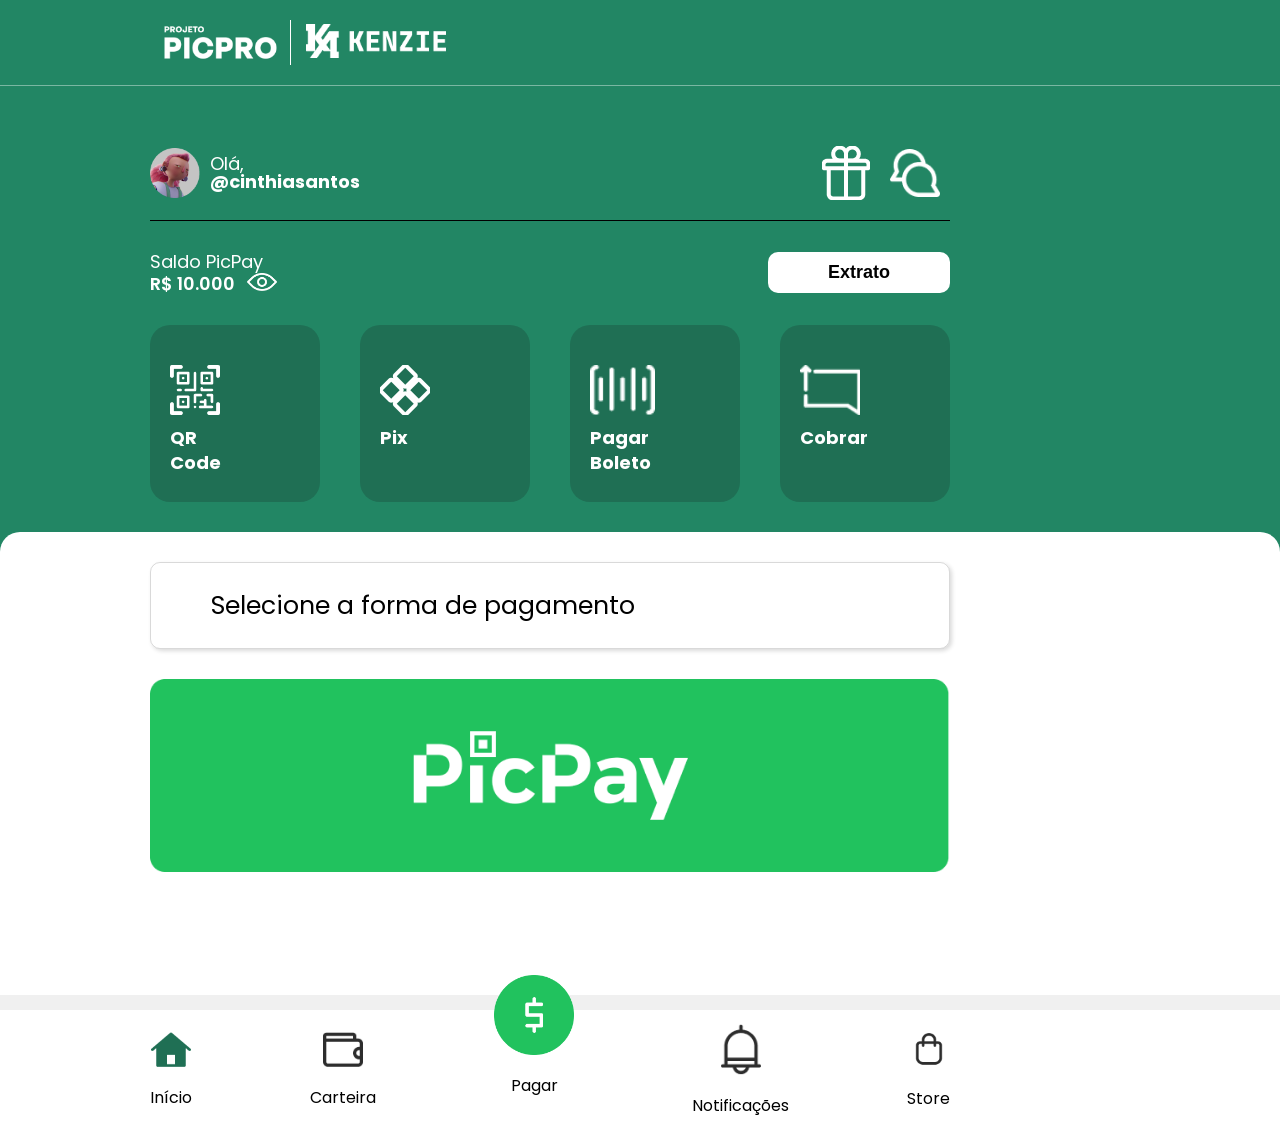
==== index.html @ 5f06678b "Atualização dos códigos" ====
<!DOCTYPE html>
<html lang="pr-br">
  <head>
    <meta charset="UTF-8"/>
    <title>PicPro</title>
    <link rel="preconnect" href="https://fonts.googleapis.com"/>
    <link rel="preconnect" href="https://fonts.gstatic.com" crossorigin/>
    <link
      href="https://fonts.googleapis.com/css2?family=Poppins:wght@1,300&display=swap"
      rel="stylesheet"
    />
    <link rel="stylesheet" type="text/css" href="src/css/reset.css"/>
    <link rel="stylesheet" type="text/css" href="src/css/style.css"/>
  </head>

  <body>
    <header class="cabecalho">
      <div class="container">
        <figure class="cabecalho__logoPicpro">
          <img src="src/img/logo-picpro.png" alt="Logo Picpro"/>
        </figure>
        <figure class="cabecalho__logoKenzie">
          <img src="src/img/logo-kenzie.png" alt="Logo Kenzie"/>
        </figure>
      </div>
    </header>

    <main>
      <section class="secaoDetalhesConta">
        <div class="container">
          <div class="secaoDetalhesConta__sobreUsuario">
            <div class="secaoDetalhesConta__sobreUsuario--nome">
              <img src="src/img/usuario.png" alt="Ícone do usuário"/>
              <p>Olá, <strong>@cinthiasantos</strong></p>
            </div>
            <div class="secaoDetalhesConta__sobreUsuario--icones">
              <img src="src/img/presente.png" alt="Icone Presente"/>
              <img src="src/img/chat.png" alt="Icone Chat"/>
            </div>
          </div>

          <div class="secaoDetalhesConta__sobreSaldo">
            <div>
              <p>Saldo PicPay</p>
              <div class="secaoDetalhesConta__sobreSaldo--valor">
                <p>R$ 10.000</p>
                <img src="src/img/visualizar.png" alt="Icone Visualizar"/>
              </div>
            </div>
            <button id="btnExtrato">Extrato</button>
          </div>

          <ul class="secaoDetalhesConta__opcoesTransacoes">
            <li
              class="secaoDetalhesConta__itemTransacao secaoDetalhesConta__itemTransacao--qrCode"
              id="1"
            >
              <figure>
                <img src="src/img/qrcode.png" alt="Ícone QR Code"/>
              </figure>
              <p>QR Code</p>
            </li>
            <li
              class="secaoDetalhesConta__itemTransacao secaoDetalhesConta__itemTransacao--pix"
              id="2"
            >
              <figure>
                <img src="src/img/pix.png" alt="Ícone Pix"/>
              </figure>

              <p>Pix</p>
            </li>
            <li
              class="secaoDetalhesConta__itemTransacao secaoDetalhesConta__itemTransacao--boleto"
              id="3"
            >
              <figure>
                <img src="src/img/codigo.png" alt="Ícone boleto"/>
              </figure>
              <p>Pagar Boleto</p>
            </li>
            <li
              class="secaoDetalhesConta__itemTransacao secaoDetalhesConta__itemTransacao--cobrar"
              id="4"
            >
              <figure>
                <img src="src/img/cobrar-icon.png" alt="Ícone cobrar"/>
              </figure>
              <p>Cobrar</p>
            </li>
          </ul>
        </div>
      </section>

      <section class="secaoTransacao">
        <!-- div geral -->
        <div class="container">
          <!-- div selecione forma de agamento -->
          <div class="secaoTransacao__avisoSelecao mostrar">
            <p>Selecione a forma de pagamento</p>
            <img src="src/img/banner.png" alt="Banner do picpay"/>
          </div>

          <!-- div do qrcode -->
          <div data-id="1" class="secaoTransacao__qrCode">
            <img src="src/img/qrcode-imagem.png" alt="Imagem QR Code"/>
            <p>@cinthiasantos</p>
            <button>Cobre um amigo</button>
            <a href="">Compartilhar meu código</a>
          </div>

          <!-- div do pix -->
          <div data-id="2" class="secaoTransacao__pix">
            <img src="src/img/pix-logo.png" alt="Logo pix"/>
            <div class="secaoTransacao__boxOpcao">
              <img src="src/img/pix1.png" alt="Ícone opção pix"/>
              <p>Envie por CPF/CNPJ, telefone, e-mail ou chave aleatória</p>
            </div>
            <div class="secaoTransacao__boxOpcao">
              <img src="src/img/pix2.png" alt="Ícone opção pix"/>
              <p>Insira um código Pix Copia e Cola para enviar um pagamento</p>
            </div>
          </div>

          <!-- div do boleto -->
          <div data-id="3" class="secaoTransacao__boleto">
            <img src="src/img/boleto.png" alt="Imagem boleto"/>
            <h2>Pagar com código de barras</h2>
            <p>
              Você pode parcelar em até 12x no cartão ou usar seu saldo em
              carteira pra pagar à vista.
            </p>
            <input type="text" placeholder="Insira o código de barras"/>
          </div>

          <!-- div de cobrar -->
          <div data-id="4" class="secaoTransacao__cobrar">
            <img src="src/img/cobrar.png" alt="Ícone cobrar"/>
            <h2>Cobrar</h2>
            <p>Divida a conta com os amigos de forma fácil!</p>
            <div class="secaoTransacao__boxOpcao">
              <img src="src/img/picpay-icon.png" alt="Ícone picpay"/>
              <p>
                <strong>Amigos do PicPay</strong> Divida e acompanhe um gasto
                com pessoas por aqui
              </p>
            </div>
          </div>
        </div>
      </section>

      <!-- rodapé -->
      <footer class="rodape">
        <div class="container">
          <ul class="rodape__menuPrincipal">
            <li class="rodape__menuItem">
              <a href="#">
                <img src="src/img/inicio.png" alt="Ícone início"/>
                <p>Início</p>
              </a>
            </li>
            <li class="rodape__menuItem">
              <a href="#">
                <img
                  src="src/img/carteira-icon.png"
                  alt="Ícone carteira"
                />
                <p>Carteira</p>
              </a>
            </li>
            <li class="rodape__menuItem rodape__menuItem--pagar">
              <a href="#">
                <img src="src/img/pagar.png" alt="Ícone pagar"/>
                <p>Pagar</p>
              </a>
            </li>
            <li class="rodape__menuItem">
              <a href="#">
                <img
                  src="src/img/notificacao.png"
                  alt="Ícone notificacao"
                />
                <p>Notificações</p>
              </a>
            </li>
            <li class="rodape__menuItem">
              <a href="#">
                <img src="src/img/bolsa.png" alt="Ícone bolsa"/>
                <p>Store</p>
              </a>
            </li>
          </ul>
        </div>
      </footer>
    </main>

    <script src="src/js/script.js"></script>
  </body>
</html>
---- src/css/style.css ----
body {
  background-color: #228664;
  font-family: "Poppins", sans-serif;
}
.container {
  width: 100%;
  max-width: 800px;
  margin: 0 150px;
}

.cabecalho {
  padding: 20px 0;
  border-bottom: 1px solid rgba(255, 255, 255, 0.4);
}

.cabecalho .container {
  display: flex;
  align-items: center;
}

.cabecalho figure img {
  width: 100%;
  max-width: 140px;
}

.cabecalho .cabecalho__logoPicpro {
  border-right: 1px solid #fff;
  margin-right: 15px;
}

.secaoDetalhesConta {
  color: #fff;
  padding: 60px 0 30px;
}

.secaoDetalhesConta__sobreUsuario {
  display: flex;
  align-items: center;
  margin-bottom: 20px;
  justify-content: space-between;
}
.secaoDetalhesConta__sobreUsuario--nome,
.secaoDetalhesConta__sobreUsuario--icones {
  display: flex;
  align-items: center;
}
.secaoDetalhesConta__sobreUsuario--icones img {
  margin: 0 10px;
}

.secaoDetalhesConta__sobreUsuario p {
  font-size: 18px;
  margin-left: 10px;
}
.secaoDetalhesConta__sobreUsuario img {
  width: 100%;
  max-width: 50px;
}

.secaoDetalhesConta__sobreUsuario p strong {
  display: block;
  font-weight: bold;
}

.secaoDetalhesConta__sobreSaldo {
  border-top: 1px solid #000;
  display: flex;
  justify-content: space-between;
  padding: 30px 0;
  align-items: center;
}
.secaoDetalhesConta__sobreSaldo--valor {
  display: flex;
}

.secaoDetalhesConta__sobreSaldo p {
  font-size: 18px;
  line-height: 22px;
}

.secaoDetalhesConta__sobreSaldo--valor p {
  font-weight: 600;
}

.secaoDetalhesConta__sobreSaldo--valor img {
  display: block;
  height: 18px;
  width: 30px;
  margin-left: 12px;
}

.secaoDetalhesConta__sobreSaldo button {
  background-color: #fff;
  border: none;
  font-weight: bold;
  font-size: 18px;
  padding: 10px 60px;
  border-radius: 10px;
  cursor: pointer;
}

.secaoDetalhesConta__opcoesTransacoes {
  display: flex;
  justify-content: space-between;
}

.secaoDetalhesConta__opcoesTransacoes li {
  background-color: #1f6f54;
  width: 170px;
  height: 177px;
  border-radius: 20px;
  padding: 40px 20px;
  cursor: pointer;
}

.secaoDetalhesConta__opcoesTransacoes li img {
  width: 100%;
  max-width: 40px;
}

.secaoDetalhesConta__opcoesTransacoes li p {
  font-weight: bold;
  font-size: 18px;
  margin-top: 10px;
  line-height: 25px;
  width: 80px;
}

.secaoTransacao {
  background-color: #fff;
  border-radius: 20px 20px 0 0;
  border-bottom: 15px solid #f0f0f0;
  padding: 30px 0;
  min-height: 450px;
}
.secaoTransacao .container div {
  display: none;
}

.secaoTransacao .container div.mostrar {
  display: block;
}

.secaoTransacao__avisoSelecao p {
  font-size: 25px;
  box-shadow: 2px 2px 4px rgba(0, 0, 0, 0.15);
  padding: 30px 60px;
  border-radius: 10px;
  border: 1px solid rgba(0, 0, 0, 0.15);
}

.secaoTransacao__avisoSelecao img {
  margin: 30px 0 90px;
  width: 100%;
}

.secaoTransacao__qrCode {
  text-align: center;
}
.secaoTransacao__qrCode img {
  max-width: 180px;
}

.secaoTransacao__qrCode p {
  font-size: 18px;
  font-weight: bold;
  margin: 20px 0;
}

.secaoTransacao__qrCode button {
  background-color: #4a8864;
  border: none;
  color: #fff;
  font-size: 18px;
  font-weight: bold;
  border-radius: 10px;
  margin: 50px 0 20px;
  padding: 15px 150px;
  cursor: pointer;
}

.secaoTransacao__qrCode a {
  display: block;
  color: #000;
  font-weight: bold;
}

.secaoTransacao__pix img {
  width: 100%;
  max-width: 150px;
}
.secaoTransacao__boxOpcao {
  display: flex;
  align-items: center;
  border: 1px solid #d2d2d2;
  max-width: 500px;
  padding: 14px 10px;
  border-radius: 10px;
  box-shadow: 2px 2px 4px rgba(0, 0, 0, 0.15);
  margin: 20px 0;
}
.secaoTransacao__boxOpcao img {
  width: 100%;
  max-width: 80px;
  margin-right: 10px;
}
.secaoTransacao__boxOpcao p {
  font-size: 16px;
  line-height: 20px;
}

.secaoTransacao__boleto {
}

.secaoTransacao__boleto img {
  width: 100%;
  max-width: 80px;
}

.secaoTransacao__boleto h2 {
  font-size: 20px;
  font-weight: 600;
}
.secaoTransacao__boleto p {
  font-size: 18px;
  max-width: 500px;
  margin: 20px 0;
}

.secaoTransacao__boleto input {
  width: 100%;
  background-color: #f4f4f4;
  font-size: 16px;
  height: 50px;
  padding: 0 80px;
  border-radius: 10px;
  border: 1px solid #d2d2d2;
  color: #000;
  box-sizing: border-box;
}

.secaoTransacao__cobrar {
}
.secaoTransacao__cobrar img {
  width: 100%;
  max-width: 80px;
}

.secaoTransacao__cobrar h2 {
  font-size: 20px;
  font-weight: 600;
}

.secaoTransacao__cobrar p {
  font-size: 18px;
  max-width: 500px;
  margin: 20px 0;
}

.secaoTransacao__cobrar .secaoTransacao__boxOpcao p {
  margin-left: 10px;
}

.rodape {
  background-color: #fff;
}

.rodape__menuPrincipal {
  display: flex;
  justify-content: space-between;
  align-items: center;
}

.rodape__menuPrincipal li {
  text-align: center;
}

.rodape__menuPrincipal li a {
  color: #000;
  text-decoration: none;
}
.rodape__menuPrincipal li a img {
  width: 100%;
  max-width: 40px;
}
.rodape__menuPrincipal li a p {
  margin-top: 20px;
}

.rodape__menuItem--pagar {
  transform: translateY(-35px);
}

.rodape__menuPrincipal .rodape__menuItem--pagar a img {
  max-width: 80px;
}

/* Desafio Hover */
.secaoDetalhesConta__itemTransacao:hover {
  background-color: #fff;
  color: #228664;
}
.secaoDetalhesConta__itemTransacao figure {
  background-repeat: no-repeat;
  background-size: cover;
  display: block;
  height: 50px;
  width: 50px;
}

.secaoDetalhesConta__itemTransacao--qrCode figure {
  background-image: url("../img/qrcode.png");
  background-repeat: no-repeat;
  background-size: cover;
  display: block;
  height: 50px;
  width: 50px;
}
.secaoDetalhesConta__itemTransacao--pix figure {
  background-image: url("../img/pix.png");
}
.secaoDetalhesConta__itemTransacao--boleto figure {
  background-image: url("../img/codigo.png");
  width: 100%;
  max-width: 65px;
}
.secaoDetalhesConta__itemTransacao--cobrar figure {
  background-image: url("../img/cobrar-icon.png");
  width: 100%;
  max-width: 60px;
}
/* EFEITO HOVERS */
.secaoDetalhesConta__itemTransacao--qrCode:hover figure {
  background-image: url("../img/qrcode-verde.png");
}
.secaoDetalhesConta__itemTransacao--pix:hover figure {
  background-image: url("../img/pix-verde.png");
}
.secaoDetalhesConta__itemTransacao--boleto:hover figure {
  background-image: url("../img/boleto-verde.png");
}
.secaoDetalhesConta__itemTransacao--cobrar:hover figure {
  background-image: url("../img/cobrar-verde.png");
}

.secaoDetalhesConta__itemTransacao figure img {
  width: 100%;
  max-width: 25px;
  height: 20px;
  opacity: 0;
}
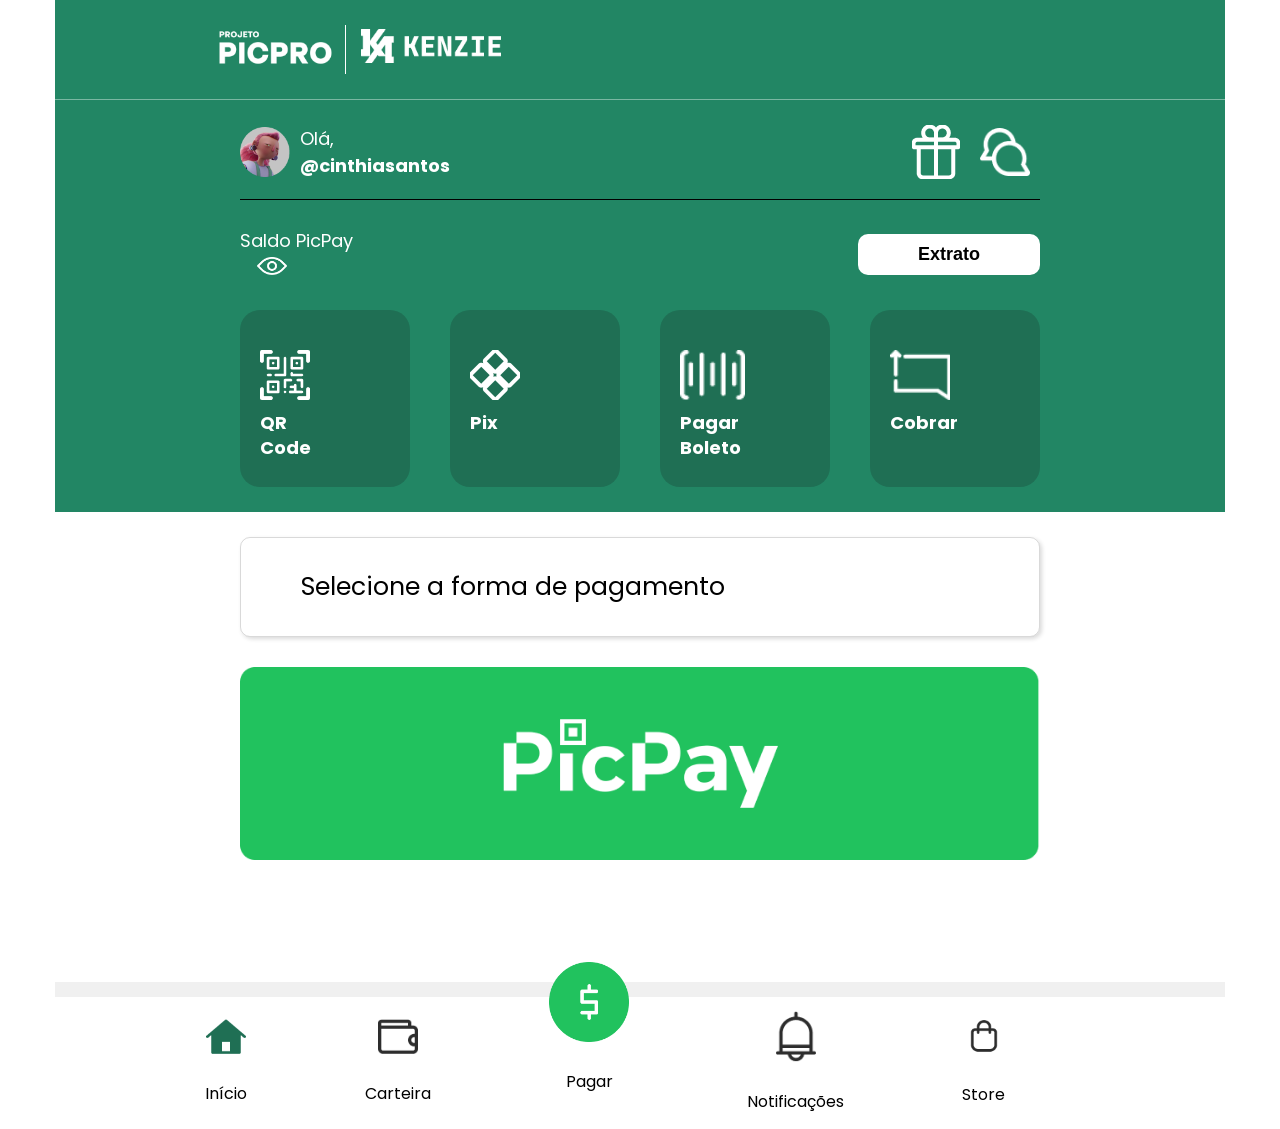
==== commit 3be9a5b4: "Ocutando e mostrando valor da conta" ====
--- a/index.html
+++ b/index.html
@@ -43,8 +43,13 @@
             <div>
               <p>Saldo PicPay</p>
               <div class="secaoDetalhesConta__sobreSaldo--valor">
+                <input type="checkbox" id="alternar-1">
+              <div id="mostra">
                 <p>R$ 10.000</p>
+              </div>
+              <label for="alternar-1">
                 <img src="src/img/visualizar.png" alt="Icone Visualizar"/>
+              </label>
               </div>
             </div>
             <button id="btnExtrato">Extrato</button>
--- a/src/css/style.css
+++ b/src/css/style.css
@@ -1,7 +1,7 @@
 body {
-  background-color: #228664;
   font-family: "Poppins", sans-serif;
 }
+
 .container {
   width: 100%;
   max-width: 800px;
@@ -9,7 +9,13 @@
 }
 
 .cabecalho {
-  padding: 20px 0;
+  background-color: #228664;
+  display: flex;
+  justify-content: space-between;
+  align-items: center;
+  padding: 25px 0;
+  max-width: 1170px;
+  margin: 0 auto;
   border-bottom: 1px solid rgba(255, 255, 255, 0.4);
 }
 
@@ -28,9 +34,22 @@
   margin-right: 15px;
 }
 
+@media(max-width: 624px){
+  .cabecalho{
+      justify-content: center;
+  }
+}
+
 .secaoDetalhesConta {
+  background-color: #228664;
   color: #fff;
-  padding: 60px 0 30px;
+  display: flex;
+  padding: 25px 0;
+  max-width: 1170px;
+  margin: 0 auto;
+  justify-content: center;
+  align-items: center;
+  position: relative;
 }
 
 .secaoDetalhesConta__sobreUsuario {
@@ -39,11 +58,13 @@
   margin-bottom: 20px;
   justify-content: space-between;
 }
+
 .secaoDetalhesConta__sobreUsuario--nome,
 .secaoDetalhesConta__sobreUsuario--icones {
   display: flex;
   align-items: center;
 }
+
 .secaoDetalhesConta__sobreUsuario--icones img {
   margin: 0 10px;
 }
@@ -52,6 +73,7 @@
   font-size: 18px;
   margin-left: 10px;
 }
+
 .secaoDetalhesConta__sobreUsuario img {
   width: 100%;
   max-width: 50px;
@@ -69,20 +91,49 @@
   padding: 30px 0;
   align-items: center;
 }
+
+.secaoDetalhesConta__sobreSaldo p {
+  font-size: 18px;
+  line-height: 22px;
+}
+
 .secaoDetalhesConta__sobreSaldo--valor {
   display: flex;
 }
 
-.secaoDetalhesConta__sobreSaldo p {
-  font-size: 18px;
-  line-height: 22px;
-}
-
-.secaoDetalhesConta__sobreSaldo--valor p {
+.secaoDetalhesConta__sobreSaldo--valor img {
+  display: block;
+  height: 18px;
+  width: 30px;
+  margin-left: 12px;
+}
+
+#alternar-1 {
+  display:none;
+}
+
+#mostra {
+  display:none;
+}
+
+#mostra p {
   font-weight: 600;
 }
 
-.secaoDetalhesConta__sobreSaldo--valor img {
+/* CSS quando o checkbox está marcado */
+#alternar-1:checked ~ #mostra {
+  display:block;
+}
+
+label {
+ -webkit-appearance: push-button;
+ -moz-appearance: button;
+ display: inline-block;
+ cursor: pointer;
+ padding: 5px;
+}
+
+label img{
   display: block;
   height: 18px;
   width: 30px;
@@ -130,9 +181,15 @@
   background-color: #fff;
   border-radius: 20px 20px 0 0;
   border-bottom: 15px solid #f0f0f0;
-  padding: 30px 0;
-  min-height: 450px;
-}
+  display: flex;
+  padding: 25px 0;
+  max-width: 1170px;
+  margin: 0 auto;
+  justify-content: center;
+  align-items: center;
+  position: relative;
+}
+
 .secaoTransacao .container div {
   display: none;
 }
@@ -241,6 +298,7 @@
 
 .secaoTransacao__cobrar {
 }
+
 .secaoTransacao__cobrar img {
   width: 100%;
   max-width: 80px;
@@ -263,6 +321,12 @@
 
 .rodape {
   background-color: #fff;
+  max-width: 1170px;
+  margin: 0 auto;
+  display: flex;
+  justify-content: space-between;
+  align-items: center;
+  flex-wrap: wrap;
 }
 
 .rodape__menuPrincipal {
@@ -300,6 +364,7 @@
   background-color: #fff;
   color: #228664;
 }
+
 .secaoDetalhesConta__itemTransacao figure {
   background-repeat: no-repeat;
   background-size: cover;
@@ -316,19 +381,23 @@
   height: 50px;
   width: 50px;
 }
+
 .secaoDetalhesConta__itemTransacao--pix figure {
   background-image: url("../img/pix.png");
 }
+
 .secaoDetalhesConta__itemTransacao--boleto figure {
   background-image: url("../img/codigo.png");
   width: 100%;
   max-width: 65px;
 }
+
 .secaoDetalhesConta__itemTransacao--cobrar figure {
   background-image: url("../img/cobrar-icon.png");
   width: 100%;
   max-width: 60px;
 }
+
 /* EFEITO HOVERS */
 .secaoDetalhesConta__itemTransacao--qrCode:hover figure {
   background-image: url("../img/qrcode-verde.png");
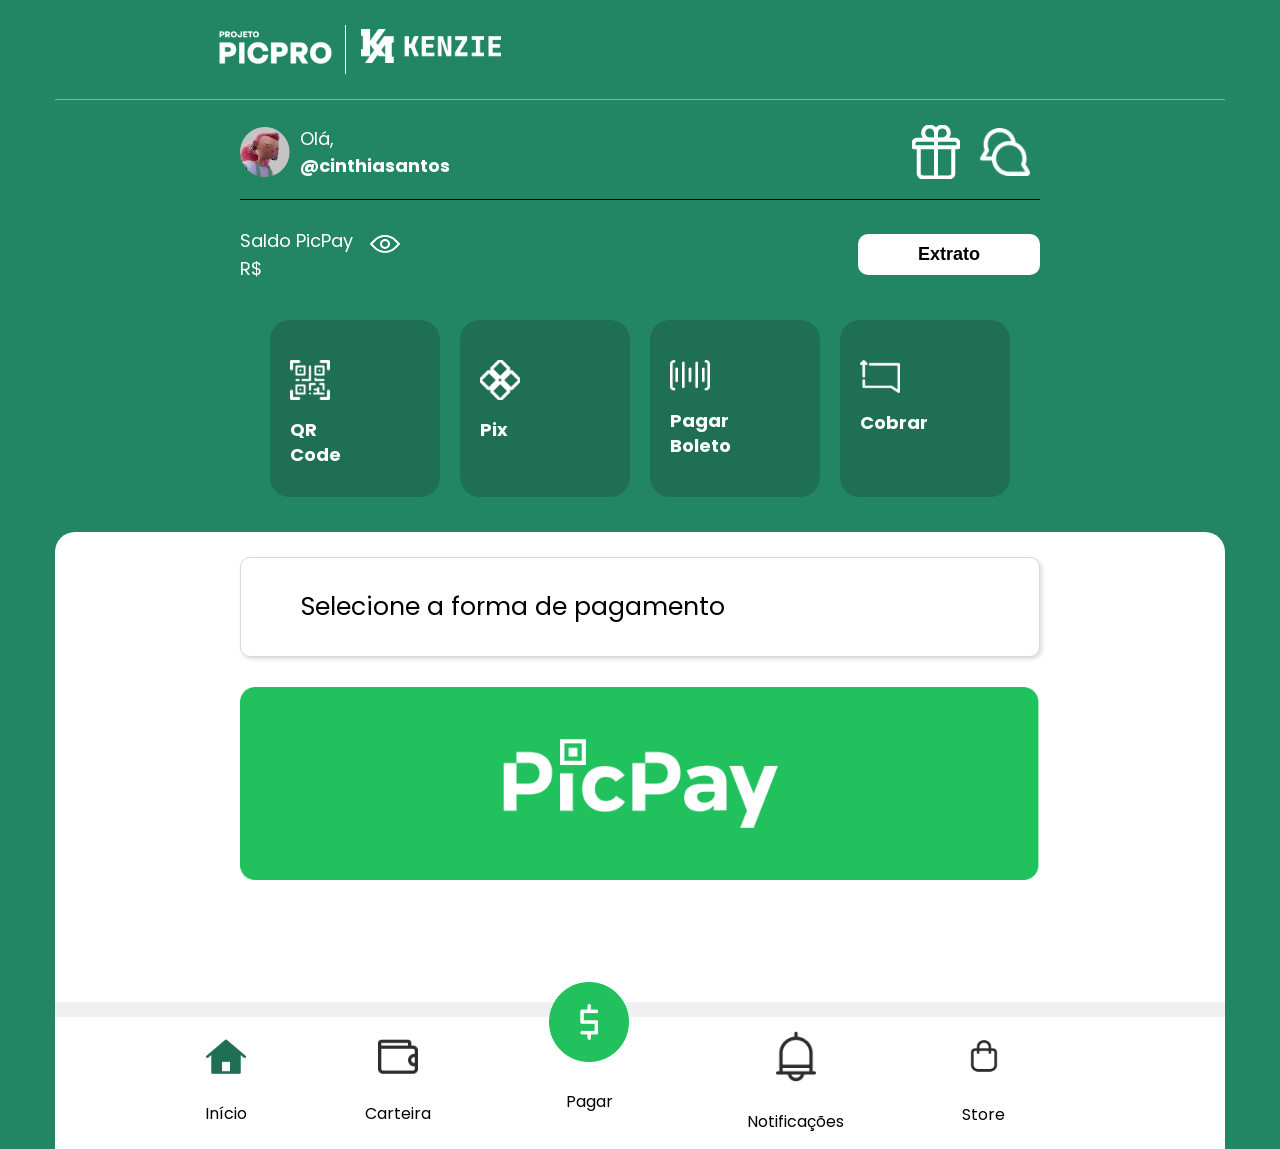
==== commit dd3cd73f: "Ajustando responsividade" ====
--- a/index.html
+++ b/index.html
@@ -11,6 +11,7 @@
     />
     <link rel="stylesheet" type="text/css" href="src/css/reset.css"/>
     <link rel="stylesheet" type="text/css" href="src/css/style.css"/>
+    <link rel="stylesheet" href="src/css/responsive.css">
   </head>
 
   <body>
@@ -41,59 +42,59 @@
 
           <div class="secaoDetalhesConta__sobreSaldo">
             <div>
-              <p>Saldo PicPay</p>
+              <p>Saldo PicPay
+                <label for="alternar-1">
+                <img src="src/img/visualizar.png" alt="Icone Visualizar"/>
+                </label>
+              </p>
               <div class="secaoDetalhesConta__sobreSaldo--valor">
+                <p>R$</p>
                 <input type="checkbox" id="alternar-1">
-              <div id="mostra">
-                <p>R$ 10.000</p>
-              </div>
-              <label for="alternar-1">
-                <img src="src/img/visualizar.png" alt="Icone Visualizar"/>
-              </label>
+                <p id="mostra">10.000</p>
               </div>
             </div>
             <button id="btnExtrato">Extrato</button>
           </div>
 
-          <ul class="secaoDetalhesConta__opcoesTransacoes">
-            <li
-              class="secaoDetalhesConta__itemTransacao secaoDetalhesConta__itemTransacao--qrCode"
-              id="1"
-            >
-              <figure>
-                <img src="src/img/qrcode.png" alt="Ícone QR Code"/>
-              </figure>
-              <p>QR Code</p>
-            </li>
-            <li
-              class="secaoDetalhesConta__itemTransacao secaoDetalhesConta__itemTransacao--pix"
-              id="2"
-            >
-              <figure>
-                <img src="src/img/pix.png" alt="Ícone Pix"/>
-              </figure>
-
-              <p>Pix</p>
-            </li>
-            <li
-              class="secaoDetalhesConta__itemTransacao secaoDetalhesConta__itemTransacao--boleto"
-              id="3"
-            >
-              <figure>
-                <img src="src/img/codigo.png" alt="Ícone boleto"/>
-              </figure>
-              <p>Pagar Boleto</p>
-            </li>
-            <li
-              class="secaoDetalhesConta__itemTransacao secaoDetalhesConta__itemTransacao--cobrar"
-              id="4"
-            >
-              <figure>
-                <img src="src/img/cobrar-icon.png" alt="Ícone cobrar"/>
-              </figure>
-              <p>Cobrar</p>
-            </li>
-          </ul>
+          <div class="secaoDetalhesConta__opcoesTransacoes">
+            <ul>
+              <div class="itemTransacao">
+              <li id="1">
+                <figure>
+                  <img src="src/img/qrcode.png" alt="Ícone QR Code"/>
+                </figure>
+                <p>QR Code</p>
+               </li>
+              </div>
+
+              <div class="itemTransacao">
+               <li id="2">
+                  <figure>
+                   <img src="src/img/pix.png" alt="Ícone Pix"/>
+                 </figure>
+                 <p>Pix</p>
+               </li>
+              </div>
+
+              <div class="itemTransacao">
+                <li id="3">
+                  <figure>
+                    <img src="src/img/codigo.png" alt="Ícone boleto"/>
+                  </figure>
+                  <p>Pagar Boleto</p>
+                </li>
+              </div>
+
+              <div class="itemTransacao">  
+                <li id="4">
+                  <figure>
+                    <img src="src/img/cobrar-icon.png" alt="Ícone cobrar"/>
+                  </figure>
+                  <p>Cobrar</p>
+                </li>
+              </div>
+            </ul>
+          </div>
         </div>
       </section>
 
--- a/src/css/style.css
+++ b/src/css/style.css
@@ -1,5 +1,6 @@
 body {
   font-family: "Poppins", sans-serif;
+  background-color: #228664;
 }
 
 .container {
@@ -9,7 +10,6 @@
 }
 
 .cabecalho {
-  background-color: #228664;
   display: flex;
   justify-content: space-between;
   align-items: center;
@@ -34,14 +34,7 @@
   margin-right: 15px;
 }
 
-@media(max-width: 624px){
-  .cabecalho{
-      justify-content: center;
-  }
-}
-
 .secaoDetalhesConta {
-  background-color: #228664;
   color: #fff;
   display: flex;
   padding: 25px 0;
@@ -84,6 +77,7 @@
   font-weight: bold;
 }
 
+
 .secaoDetalhesConta__sobreSaldo {
   border-top: 1px solid #000;
   display: flex;
@@ -93,31 +87,31 @@
 }
 
 .secaoDetalhesConta__sobreSaldo p {
+  display: flex;
   font-size: 18px;
   line-height: 22px;
 }
 
-.secaoDetalhesConta__sobreSaldo--valor {
-  display: flex;
-}
-
-.secaoDetalhesConta__sobreSaldo--valor img {
+.secaoDetalhesConta__sobreSaldo img {
   display: block;
   height: 18px;
   width: 30px;
   margin-left: 12px;
 }
+.secaoDetalhesConta__sobreSaldo--valor {
+  display: flex;
+}
+
+.secaoDetalhesConta__sobreSaldo--valor #mostra {
+  display:none;
+}
+
+.secaoDetalhesConta__sobreSaldo--valor #mostra p {
+  font-weight: 600;
+}
 
 #alternar-1 {
   display:none;
-}
-
-#mostra {
-  display:none;
-}
-
-#mostra p {
-  font-weight: 600;
 }
 
 /* CSS quando o checkbox está marcado */
@@ -150,17 +144,18 @@
   cursor: pointer;
 }
 
-.secaoDetalhesConta__opcoesTransacoes {
-  display: flex;
-  justify-content: space-between;
+.secaoDetalhesConta__opcoesTransacoes ul{
+  display: flex;
+  justify-content: center;
 }
 
 .secaoDetalhesConta__opcoesTransacoes li {
   background-color: #1f6f54;
   width: 170px;
   height: 177px;
-  border-radius: 20px;
   padding: 40px 20px;
+  margin: 10px;
+  border-radius: 20px; 
   cursor: pointer;
 }
 
@@ -264,9 +259,6 @@
 .secaoTransacao__boxOpcao p {
   font-size: 16px;
   line-height: 20px;
-}
-
-.secaoTransacao__boleto {
 }
 
 .secaoTransacao__boleto img {
@@ -296,9 +288,6 @@
   box-sizing: border-box;
 }
 
-.secaoTransacao__cobrar {
-}
-
 .secaoTransacao__cobrar img {
   width: 100%;
   max-width: 80px;
--- a/src/css/responsive.css
+++ b/src/css/responsive.css
@@ -0,0 +1,9 @@
+@media(max-width: 624px){
+    .itemTransacao{
+       width: 25%;
+    }
+
+    .secaoDetalhesConta__opcoesTransacoes li {
+        width: 90%;
+      }
+}
